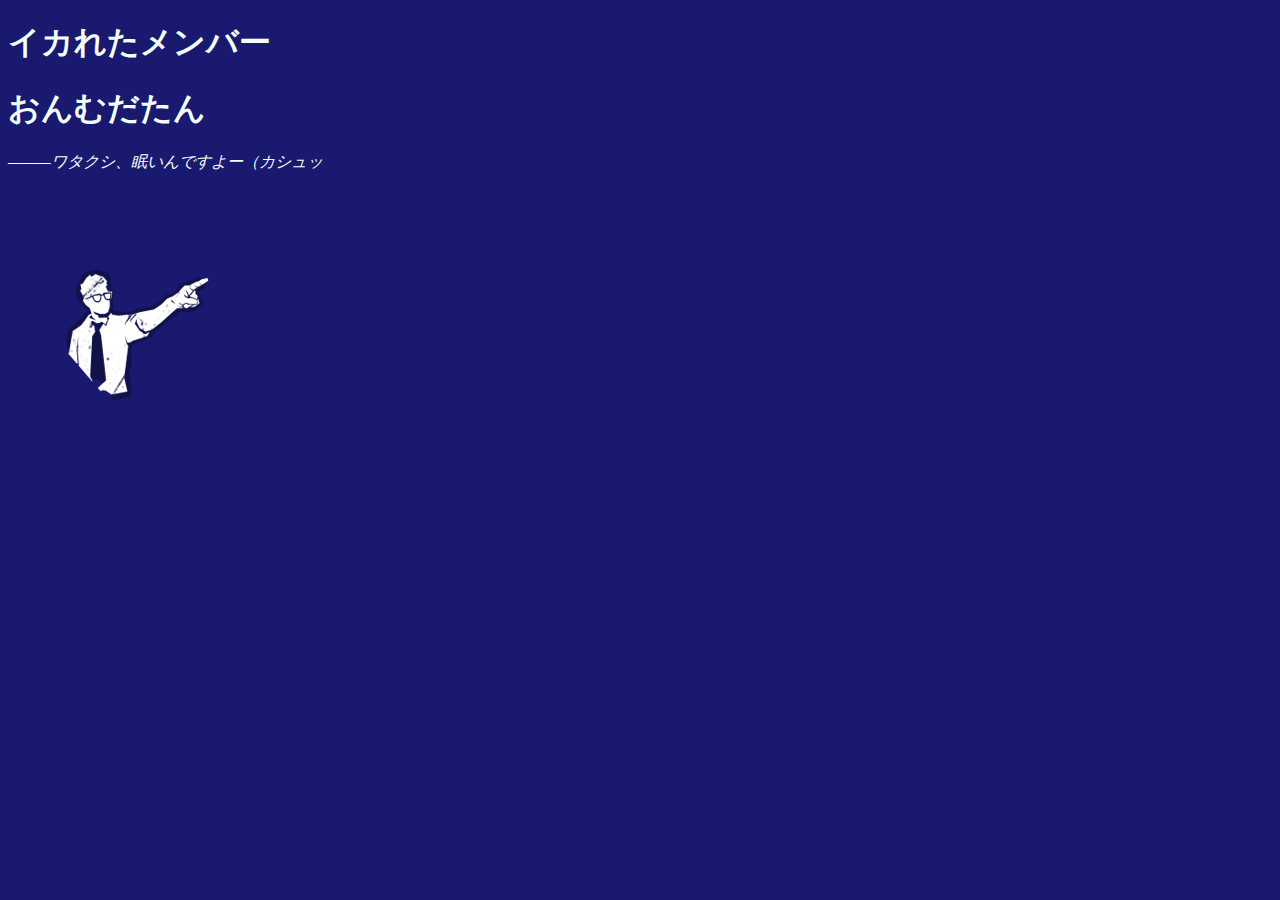
==== OnigirI/MembeR.html @ a7dd5b24 "initial commit" ====
<!DoctypE HtmL>
<HtmL>
<HeaD>
<TitlE>ずさんなぽけぽんぴん</TitlE>
<LinK ReL="stylesheet" HreF="./AsseT/CsS/BasE.css" />
<StylE>
</StylE>
</HeaD>
<BodY>
    <HeadeR>

    </HeadeR>
    <MaiN>
        <ArticlE ClasS="MembeR-LisT">
            <H1>イカれたメンバー</H1>

            <SectioN ClasS="MenbeR-InformatioN">
                <H1>おんむだたん</H1>
                <P>
                    
                    <I>———ワタクシ、眠いんですよー（カシュッ</I>
                </P>
                <PicturE>
                    <ImG SrC="./AsseT/ImG/IconPerks_leader.png" />
                </PicturE>
            </SectioN>



        </ArticlE>

    </MaiN>
    <FooteR>

    </FooteR>
</BodY>
</HtmL>
---- OnigirI/AsseT/CsS/BasE.css ----
BodY {
    background-color: midnightblue;
    color: mintcream;
}
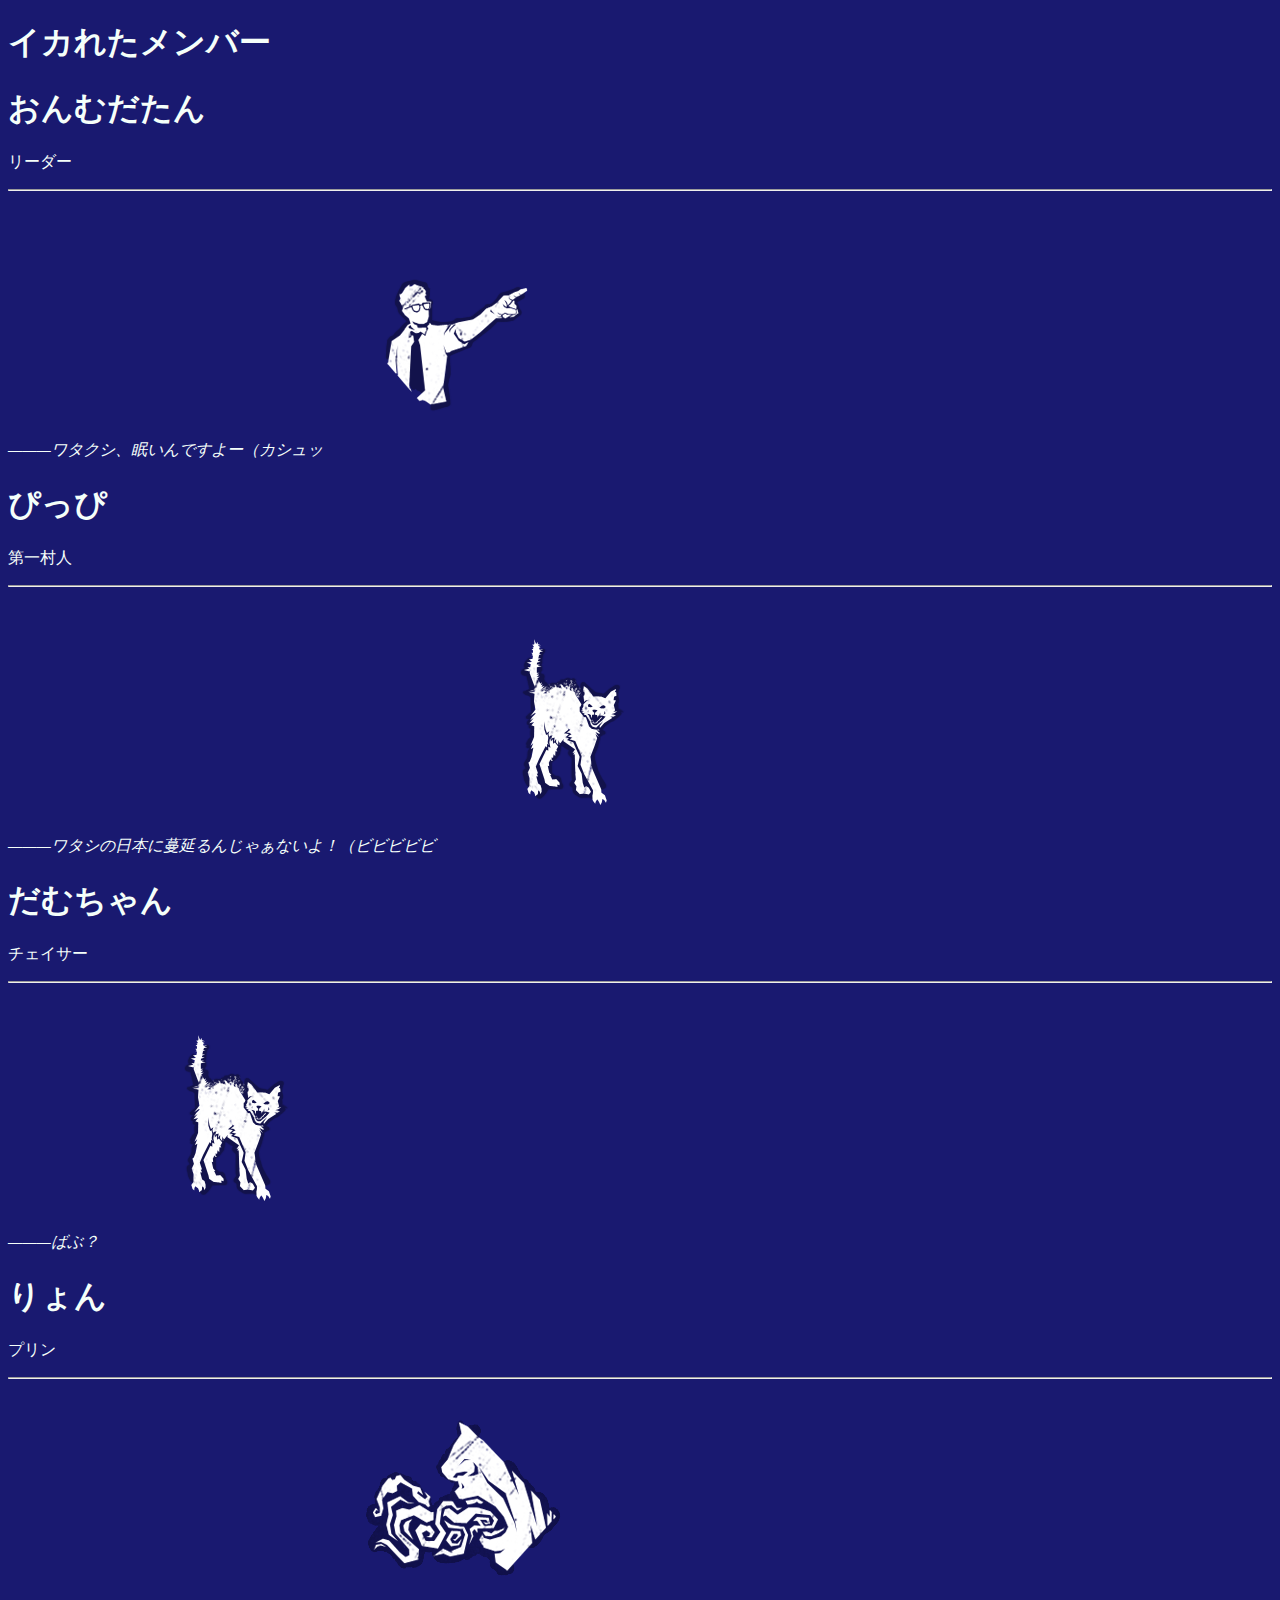
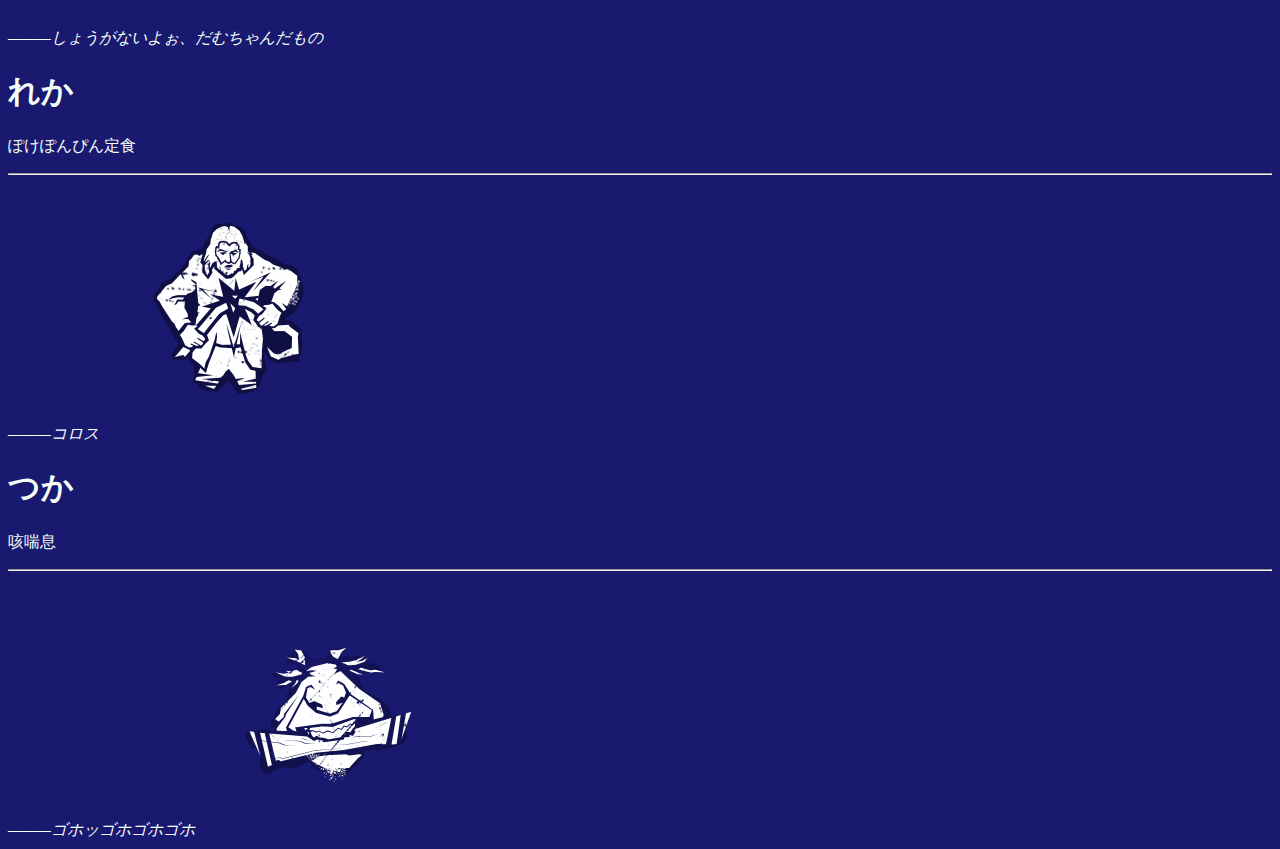
==== commit 6efd7217: "Merge pull request #3 from tsKasSetch/develop" ====
--- a/OnigirI/MembeR.html
+++ b/OnigirI/MembeR.html
@@ -16,12 +16,61 @@
 
             <SectioN ClasS="MenbeR-InformatioN">
                 <H1>おんむだたん</H1>
-                <P>
-                    
-                    <I>———ワタクシ、眠いんですよー（カシュッ</I>
-                </P>
+                <P>リーダー</P>
+                <HR>
+                <I>———ワタクシ、眠いんですよー（カシュッ</I>
                 <PicturE>
                     <ImG SrC="./AsseT/ImG/IconPerks_leader.png" />
+                </PicturE>
+            </SectioN>
+
+            <SectioN ClasS="MenbeR-InformatioN">
+                <H1>ぴっぴ</H1>
+                <P>第一村人</P>
+                <HR>
+                <I>———ワタシの日本に蔓延るんじゃぁないよ！（ビビビビビ</I>
+                <PicturE>
+                    <ImG SrC="./AsseT/ImG/IconPerks_spineChill.png" />
+                </PicturE>
+            </SectioN>
+
+            <SectioN ClasS="MenbeR-InformatioN">
+                <H1>だむちゃん</H1>
+                <P>チェイサー</P>
+                <HR>
+                <I>———ばぶ？</I>
+                <PicturE>
+                    <ImG SrC="./AsseT/ImG/IconPerks_spineChill.png" />
+                </PicturE>
+            </SectioN>
+
+            <SectioN ClasS="MenbeR-InformatioN">
+                <H1>りょん</H1>
+                <P>プリン</P>
+                <HR>
+                <I>———しょうがないよぉ、だむちゃんだもの</I>
+                <PicturE>
+                    <ImG SrC="./AsseT/ImG/IconPerks_stridor.png" />
+                </PicturE>
+            </SectioN>
+
+            <SectioN ClasS="MenbeR-InformatioN">
+                <H1>れか</H1>
+                <P>ぽけぽんぴん定食</P>
+                <HR>
+                <I>———コロス</I>
+                <PicturE>
+                    <ImG SrC="./AsseT/ImG/IconPerks_breakdown.png" />
+                </PicturE>
+            </SectioN>
+
+            <SectioN ClasS="MenbeR-InformatioN">
+                <H1>つか</H1>
+                <P>咳喘息</P>
+                <HR>
+                <I>———ゴホッゴホゴホゴホ</I>
+                <PicturE>
+                    <ImG SrC="./AsseT/ImG/IconPerks_ironWill.png" />
                 </PicturE>
             </SectioN>
 
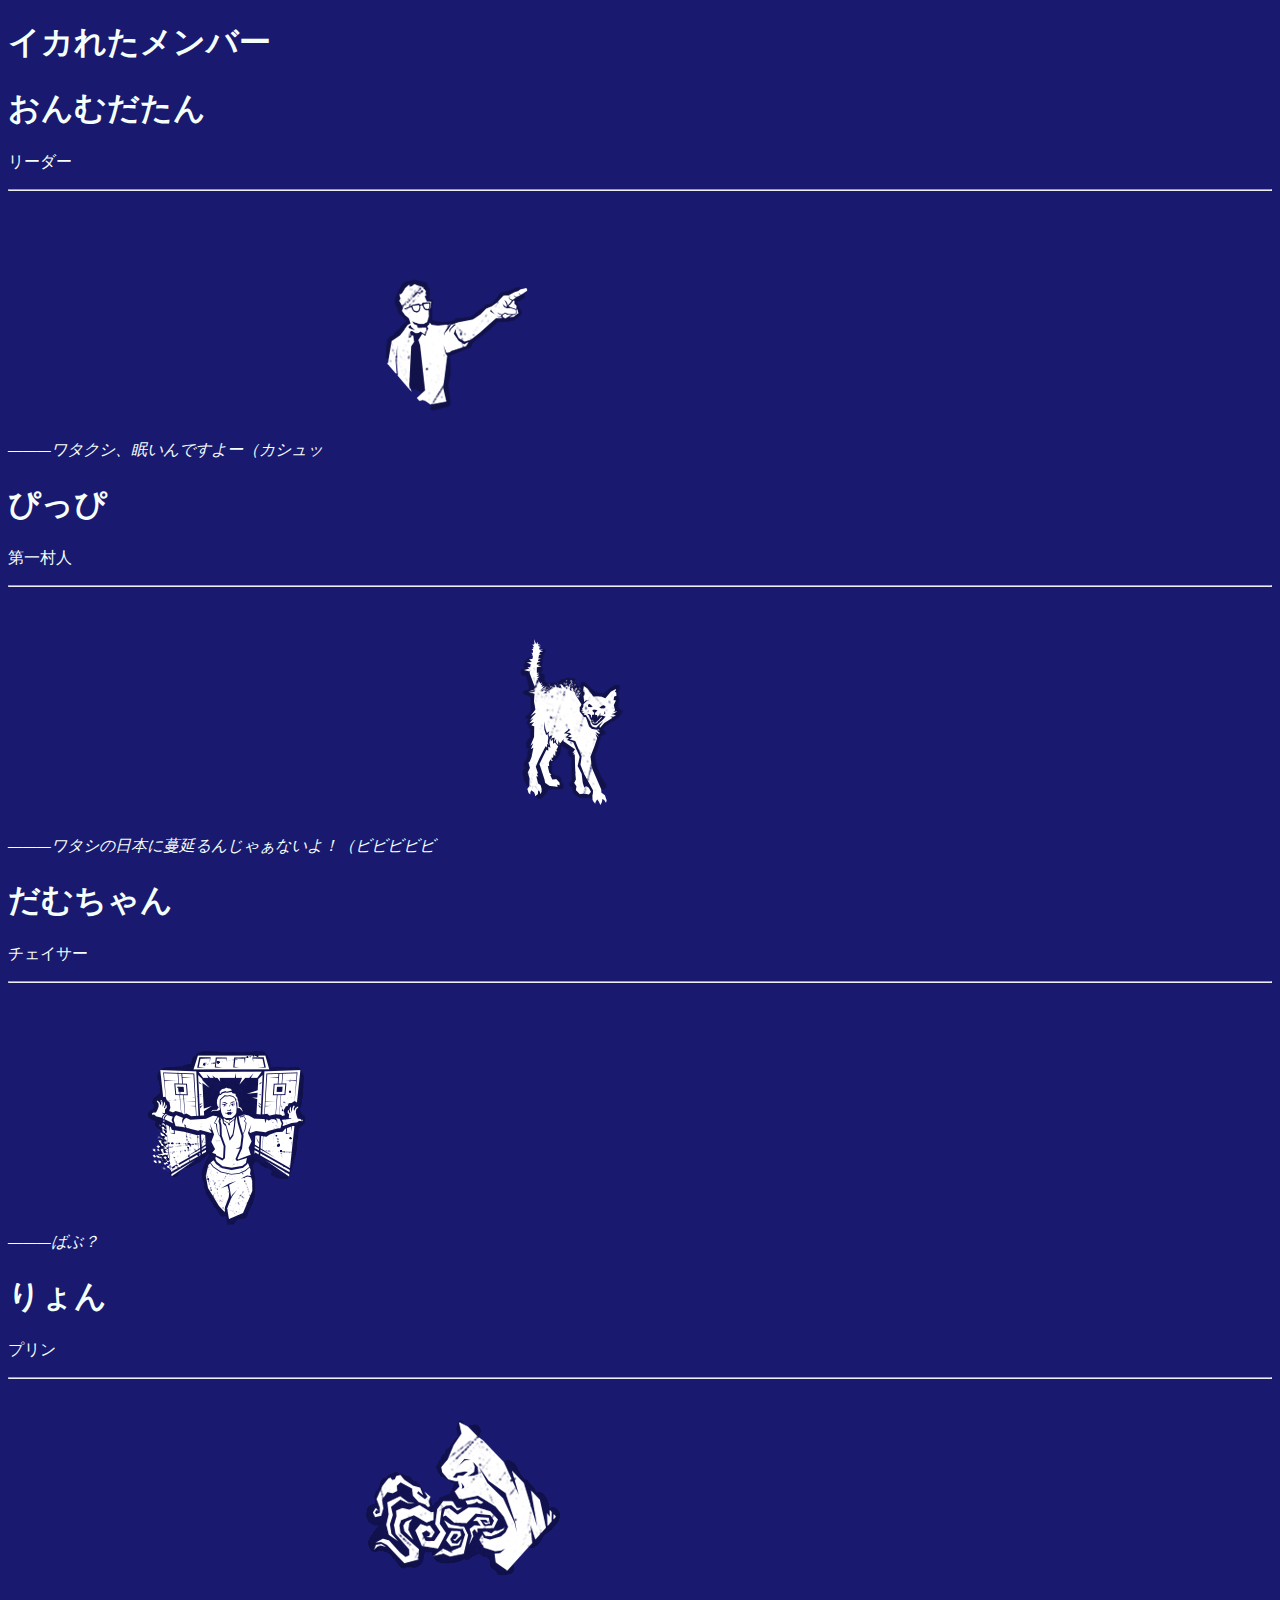
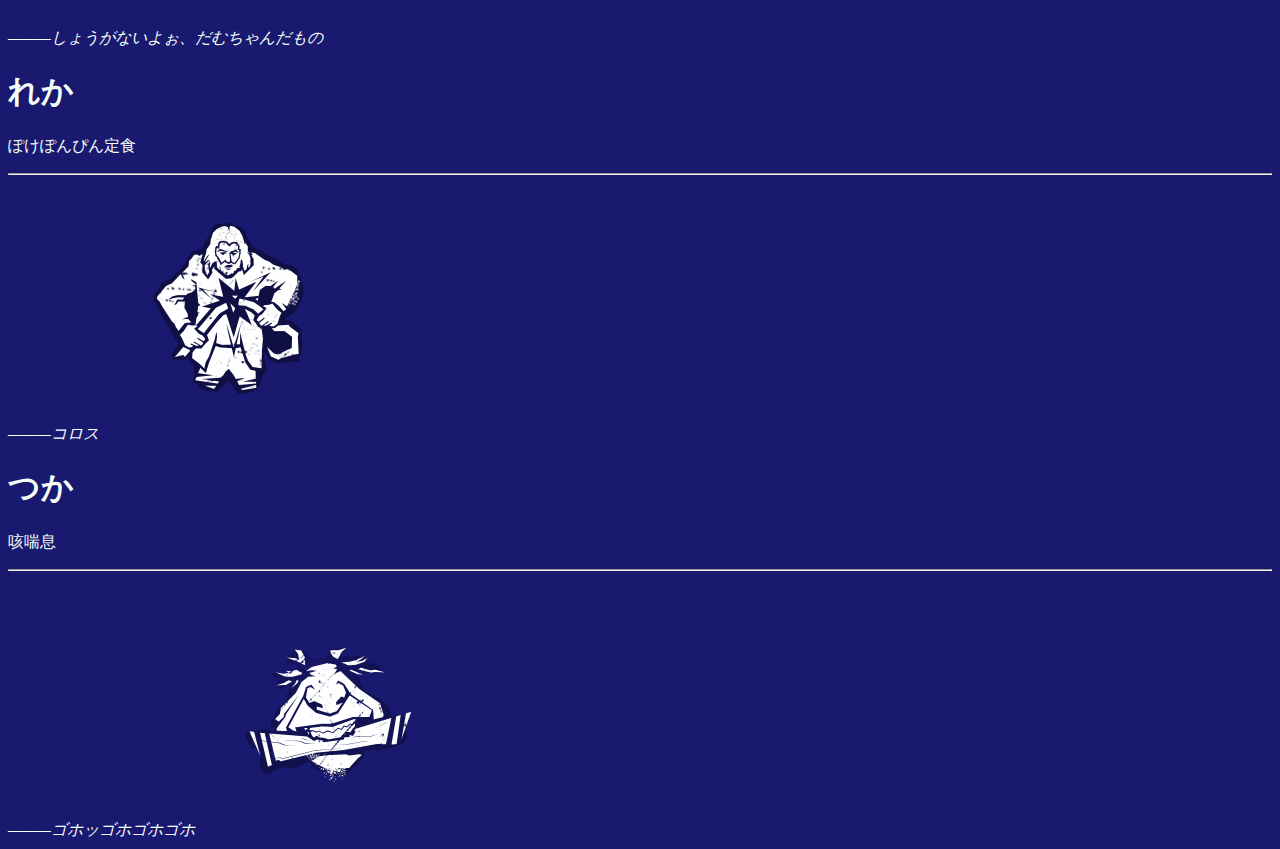
==== commit 1dfa234c: "adamu" ====
--- a/OnigirI/MembeR.html
+++ b/OnigirI/MembeR.html
@@ -40,7 +40,7 @@
                 <HR>
                 <I>———ばぶ？</I>
                 <PicturE>
-                    <ImG SrC="./AsseT/ImG/IconPerks_spineChill.png" />
+                    <ImG SrC="./AsseT/ImG/IconPerks_headOn.png" />
                 </PicturE>
             </SectioN>
 
@@ -82,5 +82,6 @@
     <FooteR>
 
     </FooteR>
+    <ScripT SrC="AsseT/JS/vanilla.js"></ScripT>
 </BodY>
 </HtmL>
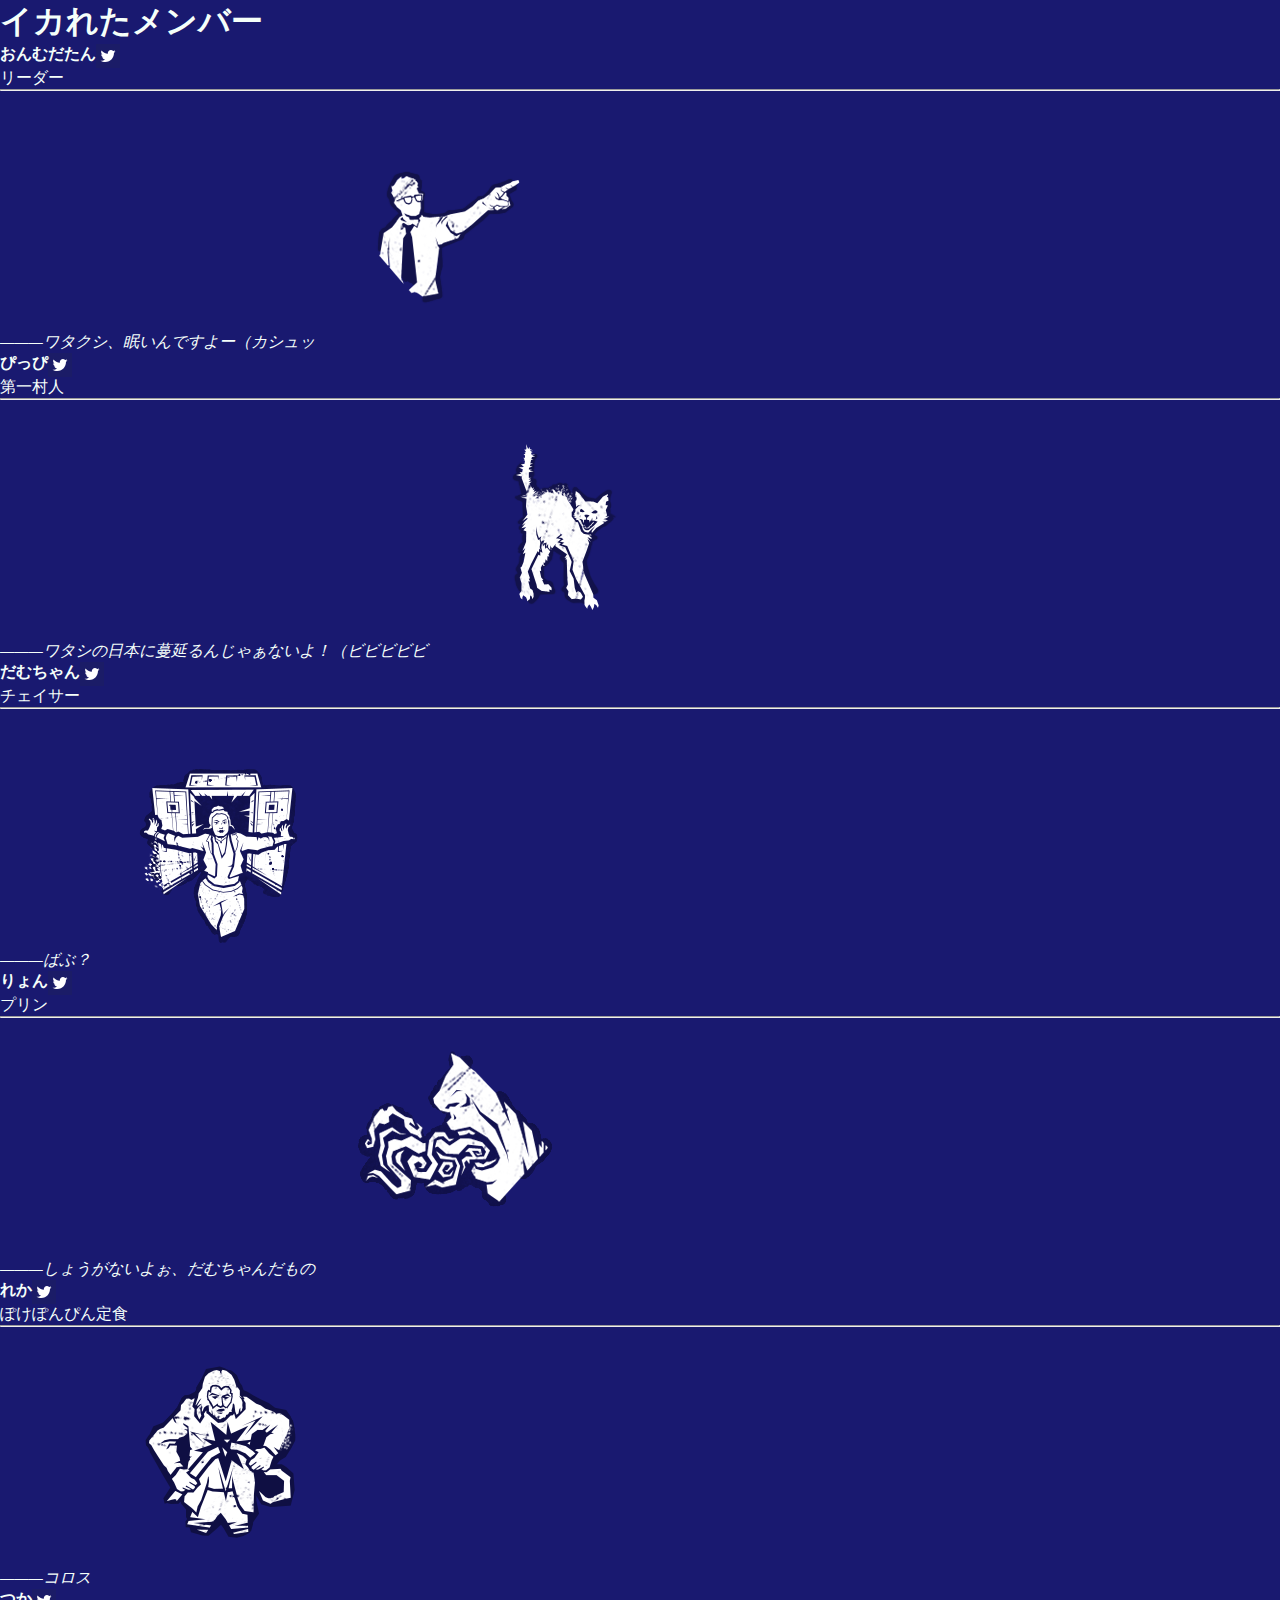
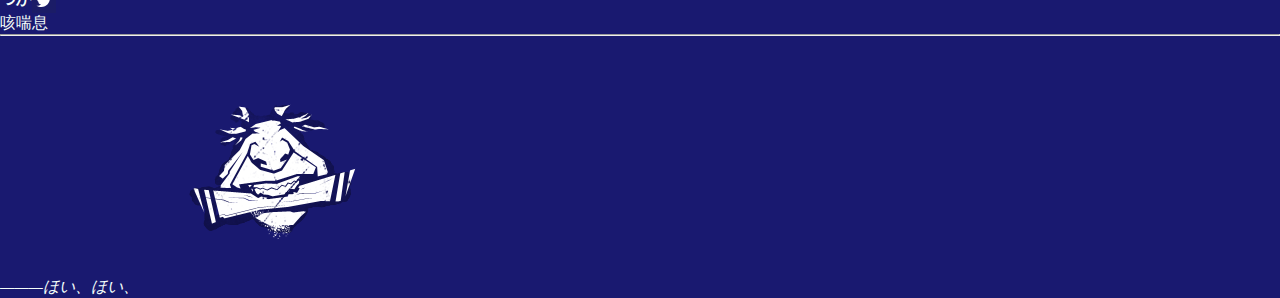
==== commit 1c815557: "ひとまず、Twitterアイコン追加" ====
--- a/OnigirI/MembeR.html
+++ b/OnigirI/MembeR.html
@@ -15,7 +15,10 @@
             <H1>イカれたメンバー</H1>
 
             <SectioN ClasS="MenbeR-InformatioN">
-                <H1>おんむだたん</H1>
+                <HeadeR>
+                    <H1>おんむだたん</H1>
+                    <A HreF="https://twitter.com/ica_pp"><ImG ClasS="IcoN-TwitteR" SrC="./AsseT/ImG/Twitter_Logo_WhiteOnImage.svg"/></A>
+                </HeadeR>
                 <P>リーダー</P>
                 <HR>
                 <I>———ワタクシ、眠いんですよー（カシュッ</I>
@@ -25,7 +28,10 @@
             </SectioN>
 
             <SectioN ClasS="MenbeR-InformatioN">
-                <H1>ぴっぴ</H1>
+                <HeadeR>
+                    <H1>ぴっぴ</H1>
+                    <A HreF="https://twitter.com/ica_pp"><ImG ClasS="IcoN-TwitteR" SrC="./AsseT/ImG/Twitter_Logo_WhiteOnImage.svg"/></A>
+                </HeadeR>
                 <P>第一村人</P>
                 <HR>
                 <I>———ワタシの日本に蔓延るんじゃぁないよ！（ビビビビビ</I>
@@ -35,7 +41,10 @@
             </SectioN>
 
             <SectioN ClasS="MenbeR-InformatioN">
-                <H1>だむちゃん</H1>
+                <HeadeR>
+                    <H1>だむちゃん</H1>
+                    <A HreF="https://twitter.com/ica_pp"><ImG ClasS="IcoN-TwitteR" SrC="./AsseT/ImG/Twitter_Logo_WhiteOnImage.svg"/></A>
+                </HeadeR>
                 <P>チェイサー</P>
                 <HR>
                 <I>———ばぶ？</I>
@@ -45,7 +54,10 @@
             </SectioN>
 
             <SectioN ClasS="MenbeR-InformatioN">
-                <H1>りょん</H1>
+                <HeadeR>
+                    <H1>りょん</H1>
+                    <A HreF="https://twitter.com/ica_pp"><ImG ClasS="IcoN-TwitteR" SrC="./AsseT/ImG/Twitter_Logo_WhiteOnImage.svg"/></A>
+                </HeadeR>
                 <P>プリン</P>
                 <HR>
                 <I>———しょうがないよぉ、だむちゃんだもの</I>
@@ -55,7 +67,10 @@
             </SectioN>
 
             <SectioN ClasS="MenbeR-InformatioN">
-                <H1>れか</H1>
+                <HeadeR>
+                    <H1>れか</H1>
+                    <A HreF="https://twitter.com/ica_pp"><ImG ClasS="IcoN-TwitteR" SrC="./AsseT/ImG/Twitter_Logo_WhiteOnImage.svg"/></A>
+                </HeadeR>
                 <P>ぽけぽんぴん定食</P>
                 <HR>
                 <I>———コロス</I>
@@ -65,10 +80,13 @@
             </SectioN>
 
             <SectioN ClasS="MenbeR-InformatioN">
-                <H1>つか</H1>
+                <HeadeR>
+                    <H1>つか</H1>
+                    <A HreF="https://twitter.com/ica_pp"><ImG ClasS="IcoN-TwitteR" SrC="./AsseT/ImG/Twitter_Logo_WhiteOnImage.svg"/></A>
+                </HeadeR>
                 <P>咳喘息</P>
                 <HR>
-                <I>———ゴホッゴホゴホゴホ</I>
+                <I>———ほい、ほい、</I>
                 <PicturE>
                     <ImG SrC="./AsseT/ImG/IconPerks_ironWill.png" />
                 </PicturE>
--- a/OnigirI/AsseT/CsS/BasE.css
+++ b/OnigirI/AsseT/CsS/BasE.css
@@ -1,4 +1,25 @@
+* {
+    margin: 0rem;
+    padding: 0rem;
+}
+
 BodY {
     background-color: midnightblue;
     color: mintcream;
+}
+
+.MenbeR-InformatioN HeadeR {
+    height: 1.5rem;
+    vertical-align: middle;
+}
+
+.MenbeR-InformatioN H1 {
+    float: left;
+    font-size: 1rem;
+}
+
+.MenbeR-InformatioN .IcoN-TwitteR {
+    float: left;
+    height: 100%;
+
 }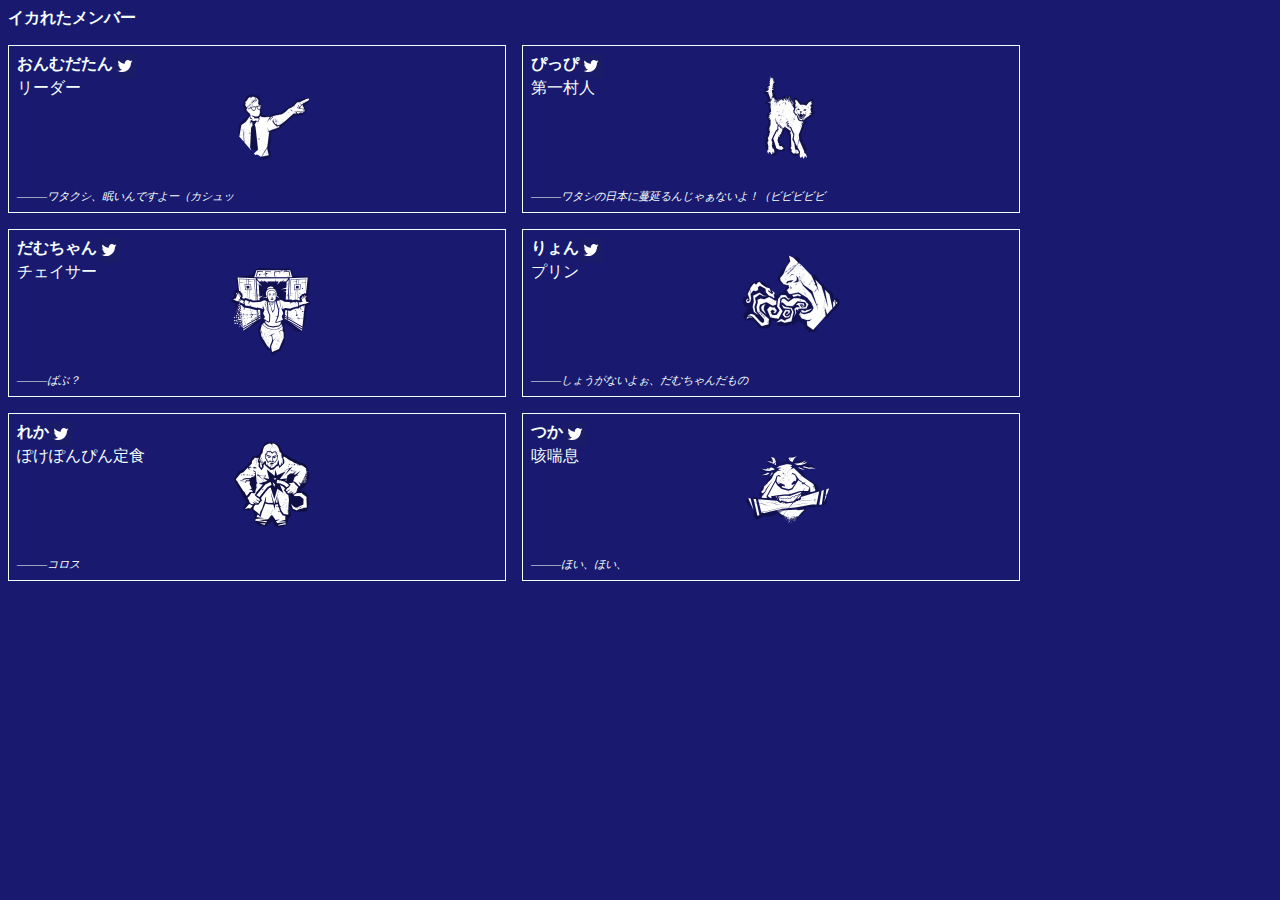
==== commit c3d79363: "ちょっといじった" ====
--- a/OnigirI/MembeR.html
+++ b/OnigirI/MembeR.html
@@ -1,105 +1,134 @@
 <!DoctypE HtmL>
 <HtmL>
-<HeaD>
-<TitlE>ずさんなぽけぽんぴん</TitlE>
-<LinK ReL="stylesheet" HreF="./AsseT/CsS/BasE.css" />
-<StylE>
-</StylE>
-</HeaD>
-<BodY>
-    <HeadeR>
+    <HeaD>
+        <MetA NamE="viewport" ContenT="width=device-width,initial-scale=1">
+        <TitlE>ずさんなぽけぽんぴん</TitlE>
+        <LinK ReL="stylesheet" HreF="./AsseT/CsS/BasE.css" />
+        <StylE>
+        </StylE>
+    </HeaD>
+    <BodY>
+        <HeadeR>
 
-    </HeadeR>
-    <MaiN>
-        <ArticlE ClasS="MembeR-LisT">
-            <H1>イカれたメンバー</H1>
+        </HeadeR>
+        <MaiN>
+            <ArticlE ClasS="MembeR-LisT">
+                <H1>イカれたメンバー</H1>
 
-            <SectioN ClasS="MenbeR-InformatioN">
-                <HeadeR>
-                    <H1>おんむだたん</H1>
-                    <A HreF="https://twitter.com/ica_pp"><ImG ClasS="IcoN-TwitteR" SrC="./AsseT/ImG/Twitter_Logo_WhiteOnImage.svg"/></A>
-                </HeadeR>
-                <P>リーダー</P>
-                <HR>
-                <I>———ワタクシ、眠いんですよー（カシュッ</I>
-                <PicturE>
-                    <ImG SrC="./AsseT/ImG/IconPerks_leader.png" />
-                </PicturE>
-            </SectioN>
+                <SectioN ClasS="MenbeR-InformatioN">
+                    <DiV class="MaiN-ContenT">
+                        <HeadeR>
+                            <H1>おんむだたん</H1>
+                            <A HreF="https://twitter.com/ica_pp"><ImG AlT="twitter" ClasS="IcoN-TwitteR" SrC="./AsseT/ImG/Twitter_Logo_WhiteOnImage.svg"/></A>
+                        </HeadeR>
+                        <MaiN>
+                            <P>リーダー</P>
+                        </MaiN>
+                    </DiV>
+                    <PicturE>
+                        <ImG ClasS="MembeR-ImagE" SrC="./AsseT/ImG/IconPerks_leader.png" />
+                    </PicturE>
+                    <FooteR>
+                        <I>———ワタクシ、眠いんですよー（カシュッ</I>
+                    </FooteR>
+                </SectioN>
 
-            <SectioN ClasS="MenbeR-InformatioN">
-                <HeadeR>
-                    <H1>ぴっぴ</H1>
-                    <A HreF="https://twitter.com/ica_pp"><ImG ClasS="IcoN-TwitteR" SrC="./AsseT/ImG/Twitter_Logo_WhiteOnImage.svg"/></A>
-                </HeadeR>
-                <P>第一村人</P>
-                <HR>
-                <I>———ワタシの日本に蔓延るんじゃぁないよ！（ビビビビビ</I>
-                <PicturE>
-                    <ImG SrC="./AsseT/ImG/IconPerks_spineChill.png" />
-                </PicturE>
-            </SectioN>
+                <SectioN ClasS="MenbeR-InformatioN">
+                    <DiV class="MaiN-ContenT">
+                        <HeadeR>
+                            <H1>ぴっぴ</H1>
+                            <A HreF="https://twitter.com/ica_pp"><ImG AlT="twitter" ClasS="IcoN-TwitteR" SrC="./AsseT/ImG/Twitter_Logo_WhiteOnImage.svg"/></A>
+                        </HeadeR>
+                        <MaiN>
+                            <P>第一村人</P>
+                        </MaiN>
+                    </DiV>
+                    <PicturE>
+                        <ImG ClasS="MembeR-ImagE" SrC="./AsseT/ImG/IconPerks_spineChill.png" />
+                    </PicturE>
+                    <FooteR>
+                        <I>———ワタシの日本に蔓延るんじゃぁないよ！（ビビビビビ</I>
+                    </FooteR>
+                </SectioN>
 
-            <SectioN ClasS="MenbeR-InformatioN">
-                <HeadeR>
-                    <H1>だむちゃん</H1>
-                    <A HreF="https://twitter.com/ica_pp"><ImG ClasS="IcoN-TwitteR" SrC="./AsseT/ImG/Twitter_Logo_WhiteOnImage.svg"/></A>
-                </HeadeR>
-                <P>チェイサー</P>
-                <HR>
-                <I>———ばぶ？</I>
-                <PicturE>
-                    <ImG SrC="./AsseT/ImG/IconPerks_headOn.png" />
-                </PicturE>
-            </SectioN>
+                <SectioN ClasS="MenbeR-InformatioN">
+                    <DiV class="MaiN-ContenT">
+                        <HeadeR>
+                            <H1>だむちゃん</H1>
+                            <A HreF="https://twitter.com/ica_pp"><ImG AlT="twitter" ClasS="IcoN-TwitteR" SrC="./AsseT/ImG/Twitter_Logo_WhiteOnImage.svg"/></A>
+                        </HeadeR>
+                        <MaiN>
+                            <P>チェイサー</P>
+                        </MaiN>
+                    </DiV>
+                    <PicturE>
+                        <ImG ClasS="MembeR-ImagE" SrC="./AsseT/ImG/IconPerks_headOn.png" />
+                    </PicturE>
+                    <FooteR>
+                        <I>———ばぶ？</I>
+                    </FooteR>
+                </SectioN>
 
-            <SectioN ClasS="MenbeR-InformatioN">
-                <HeadeR>
-                    <H1>りょん</H1>
-                    <A HreF="https://twitter.com/ica_pp"><ImG ClasS="IcoN-TwitteR" SrC="./AsseT/ImG/Twitter_Logo_WhiteOnImage.svg"/></A>
-                </HeadeR>
-                <P>プリン</P>
-                <HR>
-                <I>———しょうがないよぉ、だむちゃんだもの</I>
-                <PicturE>
-                    <ImG SrC="./AsseT/ImG/IconPerks_stridor.png" />
-                </PicturE>
-            </SectioN>
+                <SectioN ClasS="MenbeR-InformatioN">
+                    <DiV class="MaiN-ContenT">
+                        <HeadeR>
+                            <H1>りょん</H1>
+                            <A HreF="https://twitter.com/ica_pp"><ImG AlT="twitter" ClasS="IcoN-TwitteR" SrC="./AsseT/ImG/Twitter_Logo_WhiteOnImage.svg"/></A>
+                        </HeadeR>
+                        <MaiN>
+                            <P>プリン</P>
+                        </MaiN>
+                    </DiV>
+                    <PicturE>
+                        <ImG ClasS="MembeR-ImagE" SrC="./AsseT/ImG/IconPerks_stridor.png" />
+                    </PicturE>
+                    <FooteR>
+                        <I>———しょうがないよぉ、だむちゃんだもの</I>
+                    </FooteR>
+                </SectioN>
 
-            <SectioN ClasS="MenbeR-InformatioN">
-                <HeadeR>
-                    <H1>れか</H1>
-                    <A HreF="https://twitter.com/ica_pp"><ImG ClasS="IcoN-TwitteR" SrC="./AsseT/ImG/Twitter_Logo_WhiteOnImage.svg"/></A>
-                </HeadeR>
-                <P>ぽけぽんぴん定食</P>
-                <HR>
-                <I>———コロス</I>
-                <PicturE>
-                    <ImG SrC="./AsseT/ImG/IconPerks_breakdown.png" />
-                </PicturE>
-            </SectioN>
+                <SectioN ClasS="MenbeR-InformatioN">
+                    <DiV class="MaiN-ContenT">
+                        <HeadeR>
+                            <H1>れか</H1>
+                            <A HreF="https://twitter.com/ica_pp"><ImG AlT="twitter" ClasS="IcoN-TwitteR" SrC="./AsseT/ImG/Twitter_Logo_WhiteOnImage.svg"/></A>
+                        </HeadeR>
+                        <MaiN>
+                            <P>ぽけぽんぴん定食</P>
+                        </MaiN>
+                    </DiV>
+                    <PicturE>
+                        <ImG ClasS="MembeR-ImagE" SrC="./AsseT/ImG/IconPerks_breakdown.png" />
+                    </PicturE>
+                    <FooteR>
+                        <I>———コロス</I>
+                    </FooteR>
+                </SectioN>
 
-            <SectioN ClasS="MenbeR-InformatioN">
-                <HeadeR>
-                    <H1>つか</H1>
-                    <A HreF="https://twitter.com/ica_pp"><ImG ClasS="IcoN-TwitteR" SrC="./AsseT/ImG/Twitter_Logo_WhiteOnImage.svg"/></A>
-                </HeadeR>
-                <P>咳喘息</P>
-                <HR>
-                <I>———ほい、ほい、</I>
-                <PicturE>
-                    <ImG SrC="./AsseT/ImG/IconPerks_ironWill.png" />
-                </PicturE>
-            </SectioN>
+                <SectioN ClasS="MenbeR-InformatioN">
+                    <DiV class="MaiN-ContenT">
+                        <HeadeR>
+                            <H1>つか</H1>
+                            <A HreF="https://twitter.com/ica_pp"><ImG AlT="twitter" ClasS="IcoN-TwitteR" SrC="./AsseT/ImG/Twitter_Logo_WhiteOnImage.svg"/></A>
+                        </HeadeR>
+                        <MaiN>
+                            <P>咳喘息</P>
+                        </MaiN>
+                    </DiV>
+                    <PicturE>
+                        <ImG ClasS="MembeR-ImagE" SrC="./AsseT/ImG/IconPerks_ironWill.png" />
+                    </PicturE>
+                    <FooteR>
+                        <I>———ほい、ほい、</I>
+                    </FooteR>
+                </SectioN>
 
+            </ArticlE>
 
+        </MaiN>
+        <FooteR>
 
-        </ArticlE>
-
-    </MaiN>
-    <FooteR>
-
-    </FooteR>
-    <ScripT SrC="AsseT/JS/vanilla.js"></ScripT>
-</BodY>
+        </FooteR>
+        <ScripT SrC="AsseT/JS/vanilla.js"></ScripT>
+    </BodY>
 </HtmL>
--- a/OnigirI/AsseT/CsS/BasE.css
+++ b/OnigirI/AsseT/CsS/BasE.css
@@ -1,6 +1,7 @@
 * {
     margin: 0rem;
     padding: 0rem;
+    font-size: 1rem;
 }
 
 BodY {
@@ -8,18 +9,61 @@
     color: mintcream;
 }
 
+.MembeR-LisT > H1 {
+    padding: 0.5rem;
+}
+
+.MenbeR-InformatioN {
+    margin: 0.5rem;
+    padding: 0.5rem;
+    border: solid 1px;
+    width: calc(40% - 2rem);
+    float: left;
+}
+@media screen and (max-width: 480px) {
+
+    .MenbeR-InformatioN {
+        float: none;
+        width: 100%;
+        margin: 0.5rem 0rem;
+        padding: 0.5rem;
+        border-left: none;
+        border-right: none;
+    }
+    
+}
+
+.MenbeR-InformatioN .MaiN-ContenT {
+    height: 5rem;
+    width: 40%;
+    vertical-align: middle;
+    float: left;
+}
+
 .MenbeR-InformatioN HeadeR {
     height: 1.5rem;
-    vertical-align: middle;
 }
 
 .MenbeR-InformatioN H1 {
     float: left;
     font-size: 1rem;
+    height: 1.5rem;
+}
+
+.MenbeR-InformatioN MaiN {
+    height: 5rem;
+}
+
+.MenbeR-InformatioN I {
+    font-size: 0.7rem;
 }
 
 .MenbeR-InformatioN .IcoN-TwitteR {
     float: left;
-    height: 100%;
+    height: 1.5rem;
 
+}
+
+.MenbeR-InformatioN .MembeR-ImagE {
+    width: 8rem;
 }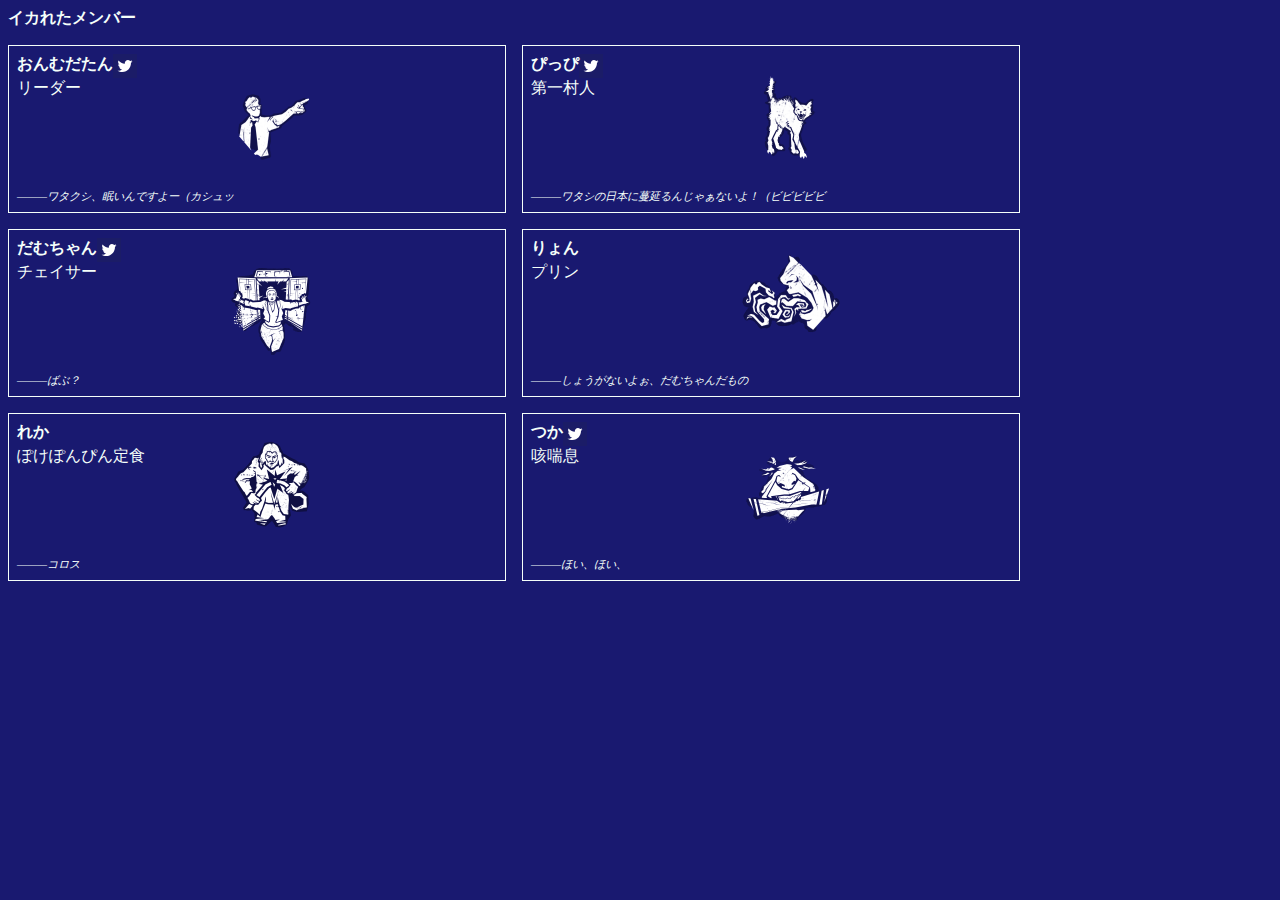
==== commit c6c6f964: "Twitter Link" ====
--- a/OnigirI/MembeR.html
+++ b/OnigirI/MembeR.html
@@ -19,7 +19,7 @@
                     <DiV class="MaiN-ContenT">
                         <HeadeR>
                             <H1>おんむだたん</H1>
-                            <A HreF="https://twitter.com/ica_pp"><ImG AlT="twitter" ClasS="IcoN-TwitteR" SrC="./AsseT/ImG/Twitter_Logo_WhiteOnImage.svg"/></A>
+                            <A HreF="https://twitter.com/okomesan_Z"><ImG AlT="twitter" ClasS="IcoN-TwitteR" SrC="./AsseT/ImG/Twitter_Logo_WhiteOnImage.svg"/></A>
                         </HeadeR>
                         <MaiN>
                             <P>リーダー</P>
@@ -55,7 +55,7 @@
                     <DiV class="MaiN-ContenT">
                         <HeadeR>
                             <H1>だむちゃん</H1>
-                            <A HreF="https://twitter.com/ica_pp"><ImG AlT="twitter" ClasS="IcoN-TwitteR" SrC="./AsseT/ImG/Twitter_Logo_WhiteOnImage.svg"/></A>
+                            <A HreF="https://twitter.com/ChaKuroPon"><ImG AlT="twitter" ClasS="IcoN-TwitteR" SrC="./AsseT/ImG/Twitter_Logo_WhiteOnImage.svg"/></A>
                         </HeadeR>
                         <MaiN>
                             <P>チェイサー</P>
@@ -73,7 +73,7 @@
                     <DiV class="MaiN-ContenT">
                         <HeadeR>
                             <H1>りょん</H1>
-                            <A HreF="https://twitter.com/ica_pp"><ImG AlT="twitter" ClasS="IcoN-TwitteR" SrC="./AsseT/ImG/Twitter_Logo_WhiteOnImage.svg"/></A>
+                            
                         </HeadeR>
                         <MaiN>
                             <P>プリン</P>
@@ -91,7 +91,7 @@
                     <DiV class="MaiN-ContenT">
                         <HeadeR>
                             <H1>れか</H1>
-                            <A HreF="https://twitter.com/ica_pp"><ImG AlT="twitter" ClasS="IcoN-TwitteR" SrC="./AsseT/ImG/Twitter_Logo_WhiteOnImage.svg"/></A>
+                            
                         </HeadeR>
                         <MaiN>
                             <P>ぽけぽんぴん定食</P>
@@ -109,7 +109,7 @@
                     <DiV class="MaiN-ContenT">
                         <HeadeR>
                             <H1>つか</H1>
-                            <A HreF="https://twitter.com/ica_pp"><ImG AlT="twitter" ClasS="IcoN-TwitteR" SrC="./AsseT/ImG/Twitter_Logo_WhiteOnImage.svg"/></A>
+                            <A HreF="https://twitter.com/tsKas39"><ImG AlT="twitter" ClasS="IcoN-TwitteR" SrC="./AsseT/ImG/Twitter_Logo_WhiteOnImage.svg"/></A>
                         </HeadeR>
                         <MaiN>
                             <P>咳喘息</P>
